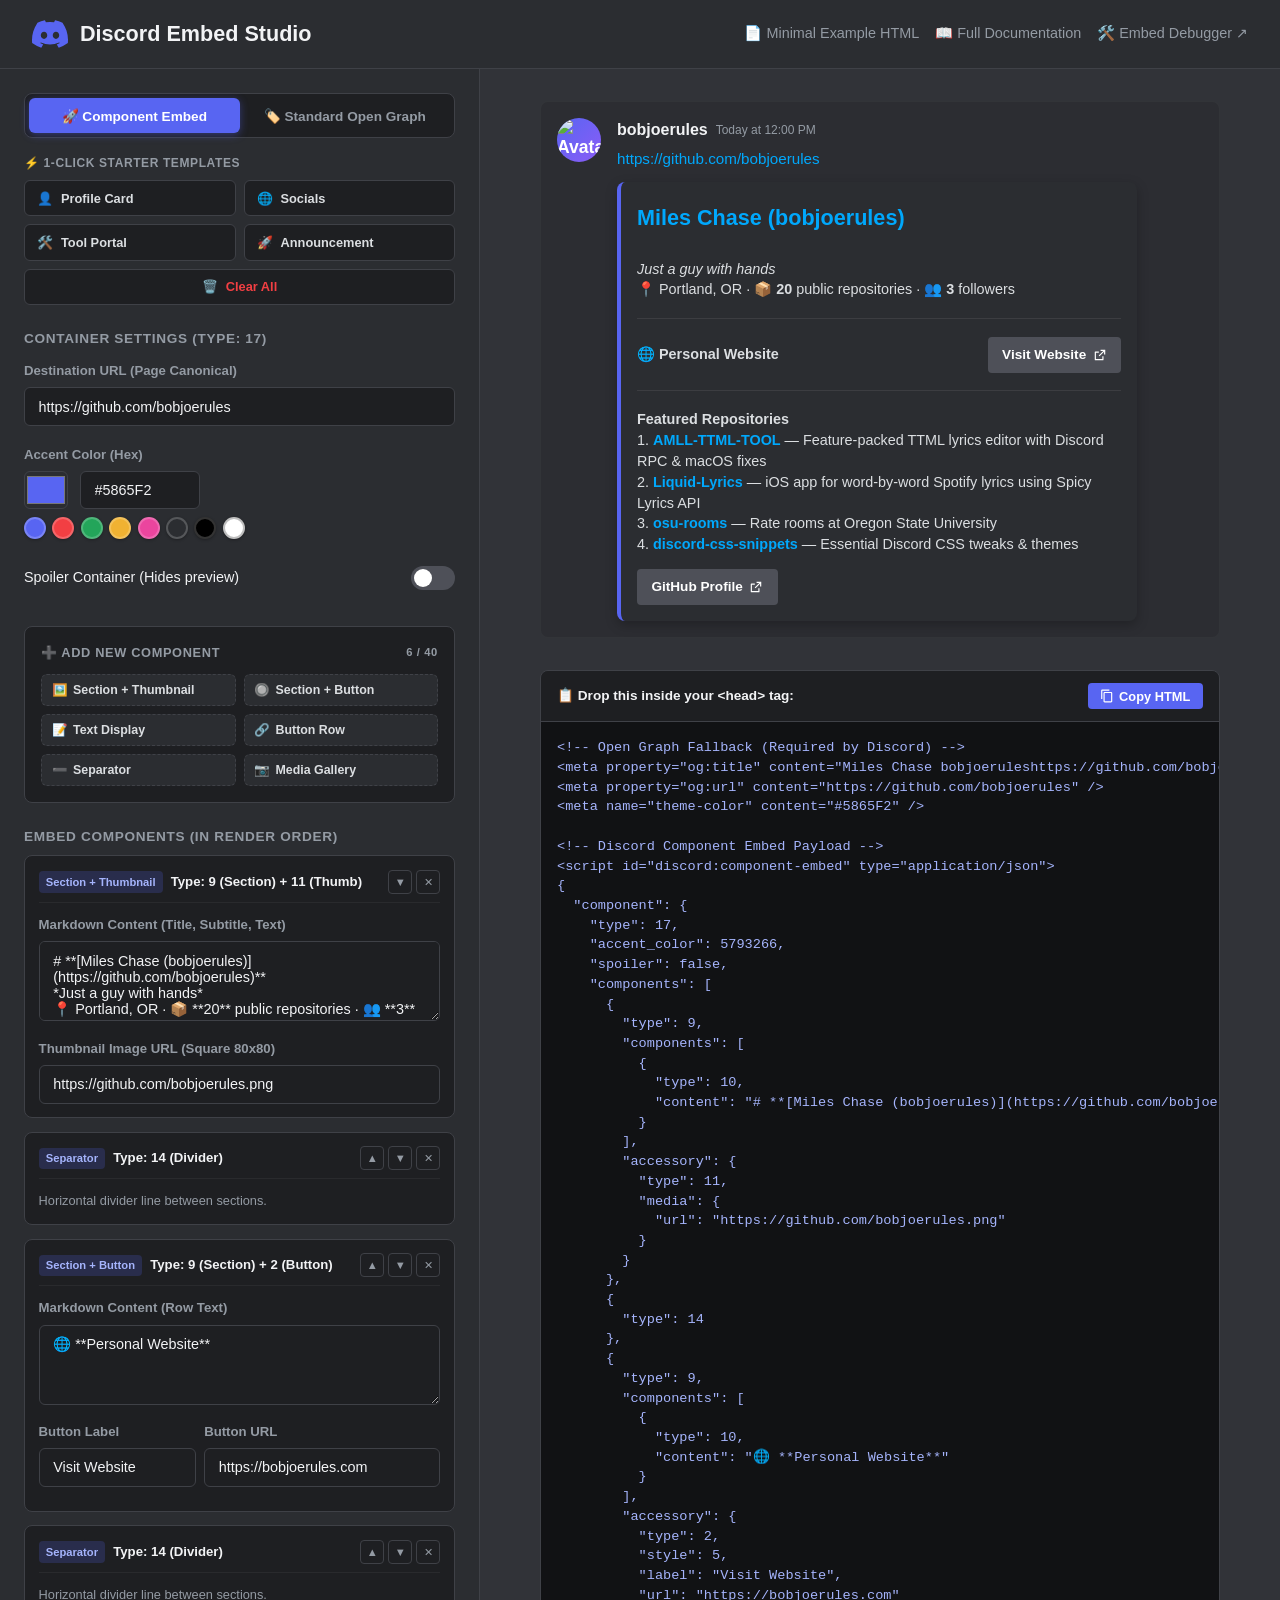
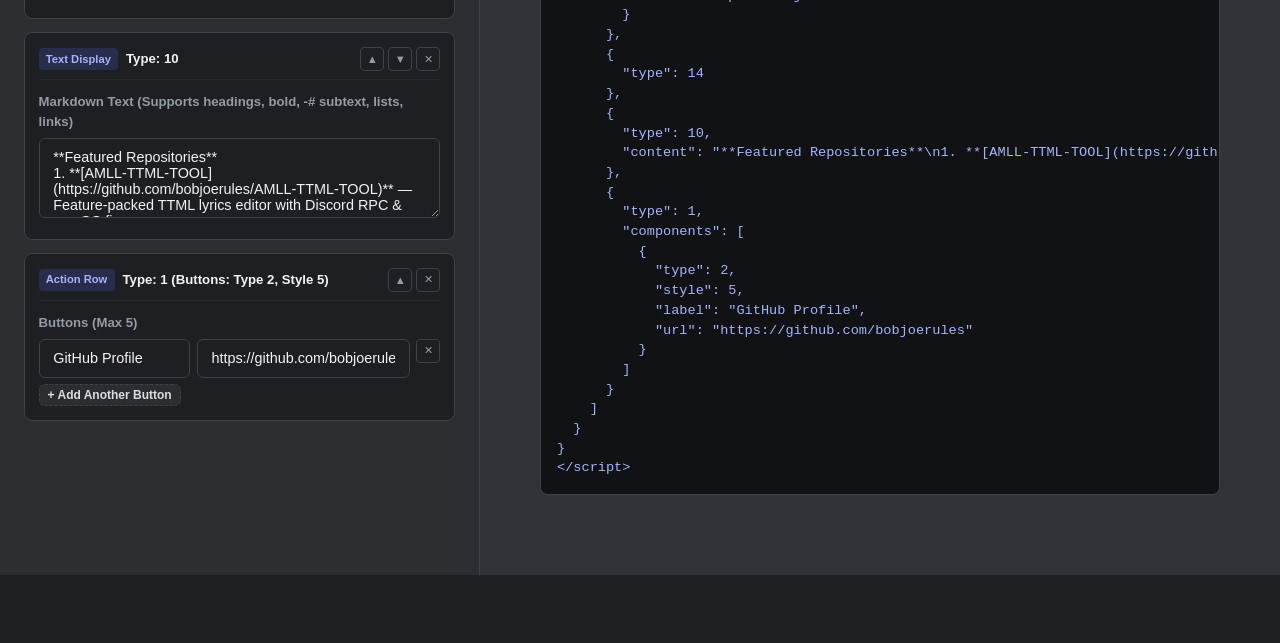
==== index.html @ 397c05e1 "Initial commit: Discord Embed Studio builder & simulator" ====
<!DOCTYPE html>
<html lang="en">
<head>
  <meta charset="utf-8" />
  <meta name="viewport" content="width=device-width, initial-scale=1.0" />
  <title>Discord Embed Studio - Customizer & Simulator</title>

  <!-- Favicon -->
  <link rel="icon" type="image/svg+xml" href="favicon.svg" />
  <link rel="icon" type="image/png" sizes="64x64" href="favicon.png" />
  <link rel="shortcut icon" href="favicon.ico" />

  <!-- Open Graph Meta Tags (Fallback) -->
  <meta property="og:site_name" content="Discord Embed Studio" />
  <meta property="og:title" content="Discord Embed Studio — Visual Builder & Live Simulator" />
  <meta property="og:description" content="Design native Discord website previews with clickable link buttons, media galleries, rich markdown, and custom accent colors. Includes a real-time Discord chat simulator and instant HTML code export." />
  <meta property="og:url" content="https://bobjoerules.com" />
  <meta property="og:type" content="website" />
  <meta name="theme-color" content="#5865F2" />
  <meta name="twitter:card" content="summary_large_image" />
  <meta property="og:image" content="https://images.unsplash.com/photo-1618005182384-a83a8bd57fbe?w=1200&h=630&fit=crop" />

  <!-- Discord Component Embed Payload -->
  <script id="discord:component-embed" type="application/json">
  {
    "component": {
      "type": 17,
      "accent_color": 5793266,
      "components": [
        {
          "type": 9,
          "components": [
            {
              "type": 10,
              "content": "# 🚀 **[Discord Embed Studio](https://bobjoerules.com)**\nInteractive visual builder & simulator for website link previews in Discord."
            }
          ],
          "accessory": {
            "type": 2,
            "style": 5,
            "url": "https://bobjoerules.com",
            "label": "Open Studio"
          }
        },
        {
          "type": 14
        },
        {
          "type": 10,
          "content": "### ✨ What this tool does:\n- 🔘 **Native Link Buttons** — Add clickable action buttons directly in chat\n- 🖼️ **Media Galleries** — Showcase image grids without Discord bots\n- ⚡ **1-Click Starter Templates** — Profiles, socials, release notes & tools\n- 💬 **Live Chat Simulator** — Real-time dark-theme preview as you customize\n- 📋 **Instant Code Export** — Copy & drop ready-to-use HTML into your `<head>`"
        },
        {
          "type": 14
        },
        {
          "type": 1,
          "components": [
            {
              "type": 2,
              "style": 5,
              "url": "https://bobjoerules.com",
              "label": "Launch Studio"
            },
            {
              "type": 2,
              "style": 5,
              "url": "https://github.com/bobjoerules",
              "label": "GitHub Profile"
            }
          ]
        },
        {
          "type": 10,
          "content": "-# 🛠️ Free, open-source tool by @bobjoerules · Powered by Discord Components V2"
        }
      ]
    }
  }
  </script>

  <link rel="stylesheet" href="style.css" />
</head>
<body>
  <header>
    <div class="logo-area">
      <svg viewBox="0 0 127.14 96.36">
        <path d="M107.7,8.07A105.15,105.15,0,0,0,81.47,0a72.06,72.06,0,0,0-3.36,6.83A97.68,97.68,0,0,0,49,6.83,72.37,72.37,0,0,0,45.64,0,105.89,105.89,0,0,0,19.39,8.09C2.79,32.65-1.71,56.6.54,80.21h0A105.73,105.73,0,0,0,32.71,96.36,77.7,77.7,0,0,0,39.6,85.25a68.42,68.42,0,0,1-10.85-5.18c.91-.66,1.8-1.34,2.66-2a75.57,75.57,0,0,0,64.32,0c.87.71,1.76,1.39,2.66,2a68.68,68.68,0,0,1-10.87,5.19,77,77,0,0,0,6.89,11.1A105.25,105.25,0,0,0,126.6,80.22h0C129.24,52.84,122.09,29.11,107.7,8.07ZM42.45,65.69C36.18,65.69,31,60,31,53s5-12.74,11.43-12.74S54,45.91,53.89,53,48.84,65.69,42.45,65.69Zm42.24,0C78.41,65.69,73.25,60,73.25,53s5-12.74,11.44-12.74S96.23,45.91,96.12,53,91.08,65.69,84.69,65.69Z"/>
      </svg>
      <h1>Discord Embed Studio</h1>
    </div>

    <div class="header-links">
      <a href="example.html" target="_blank">📄 Minimal Example HTML</a>
      <a href="guide.html" target="_blank">📖 Full Documentation</a>
      <a href="https://discord.com/developers/embeds" target="_blank">🛠️ Embed Debugger ↗</a>
    </div>
  </header>

  <div class="app-container">
    <!-- Left Configuration Panel -->
    <aside class="control-panel">
      <!-- Tabs -->
      <div class="tabs">
        <button id="tab-component" class="tab-btn active">
          🚀 Component Embed
        </button>
        <button id="tab-og" class="tab-btn">
          🏷️ Standard Open Graph
        </button>
      </div>

      <!-- Component Embed Dynamic Builder -->
      <div id="component-controls">
        <!-- Quick Presets -->
        <div class="preset-container">
          <div class="preset-title">⚡ 1-Click Starter Templates</div>
          <div class="preset-grid">
            <button type="button" class="preset-btn active" id="preset-profile">
              <span>👤</span> Profile Card
            </button>
            <button type="button" class="preset-btn" id="preset-socials">
              <span>🌐</span> Socials
            </button>
            <button type="button" class="preset-btn" id="preset-tool">
              <span>🛠️</span> Tool Portal
            </button>
            <button type="button" class="preset-btn" id="preset-release">
              <span>🚀</span> Announcement
            </button>
            <button type="button" class="preset-btn" id="preset-clear" style="color: var(--discord-red); grid-column: 1 / -1; justify-content: center;">
              <span>🗑️</span> Clear All
            </button>
          </div>
        </div>
        <!-- Container Settings -->
        <div class="panel-section">
          <div class="panel-title">Container Settings (type: 17)</div>
          <div class="form-group">
            <label for="comp-url">Destination URL (Page Canonical)</label>
            <input type="url" id="comp-url" value="https://example.com/project" placeholder="https://..." />
          </div>
          <div class="form-group">
            <label>Accent Color (Hex)</label>
            <div class="color-picker-row">
              <input type="color" id="comp-color" value="#5865F2" class="color-swatch-input" />
              <input type="text" id="comp-color-hex" value="#5865F2" style="max-width: 120px;" />
            </div>
            <div class="color-presets">
              <div class="preset-chip" style="background:#5865F2;" data-color="#5865F2" title="Blurple"></div>
              <div class="preset-chip" style="background:#F23F43;" data-color="#F23F43" title="Red"></div>
              <div class="preset-chip" style="background:#23A55A;" data-color="#23A55A" title="Green"></div>
              <div class="preset-chip" style="background:#F0B232;" data-color="#F0B232" title="Yellow"></div>
              <div class="preset-chip" style="background:#EB459E;" data-color="#EB459E" title="Fuchsia"></div>
              <div class="preset-chip" style="background:#2B2D31;" data-color="#2B2D31" title="Dark Slate"></div>
              <div class="preset-chip" style="background:#000000;" data-color="#000000" title="Black"></div>
              <div class="preset-chip" style="background:#FFFFFF;" data-color="#FFFFFF" title="White"></div>
            </div>
          </div>
          <div class="toggle-group">
            <span class="toggle-label">Spoiler Container (Hides preview)</span>
            <label class="toggle-switch">
              <input type="checkbox" id="comp-spoiler" />
              <span class="slider"></span>
            </label>
          </div>
        </div>

        <!-- Add Component Toolbar -->
        <div class="add-comp-container">
          <div class="add-comp-title">
            <span>➕ Add New Component</span>
            <span style="font-size: 0.7rem; color: var(--discord-text-muted);" id="comp-count-badge">0 / 40</span>
          </div>
          <div class="add-comp-buttons">
            <button type="button" class="btn-add-comp" id="btn-add-section-thumb">
              <span>🖼️</span> Section + Thumbnail
            </button>
            <button type="button" class="btn-add-comp" id="btn-add-section-btn">
              <span>🔘</span> Section + Button
            </button>
            <button type="button" class="btn-add-comp" id="btn-add-text">
              <span>📝</span> Text Display
            </button>
            <button type="button" class="btn-add-comp" id="btn-add-action-row">
              <span>🔗</span> Button Row
            </button>
            <button type="button" class="btn-add-comp" id="btn-add-separator">
              <span>➖</span> Separator
            </button>
            <button type="button" class="btn-add-comp" id="btn-add-gallery">
              <span>📷</span> Media Gallery
            </button>
          </div>
        </div>

        <!-- Dynamic Components List -->
        <div class="panel-title" style="margin-bottom: 0.5rem;">Embed Components (In Render Order)</div>
        <div id="components-list" class="components-builder-list">
          <!-- Dynamically injected components cards -->
        </div>
      </div>

      <!-- Classic Open Graph Form Controls -->
      <div id="og-controls" style="display: none;">
        <div class="panel-section">
          <div class="panel-title">Open Graph Metadata</div>
          <div class="form-group">
            <label for="og-sitename">Site Name (og:site_name)</label>
            <input type="text" id="og-sitename" value="Developer Portal" />
          </div>
          <div class="form-group">
            <label for="og-title">Title (og:title)</label>
            <input type="text" id="og-title" value="Getting Started with Modern Web Development" />
          </div>
          <div class="form-group">
            <label for="og-desc">Description (og:description)</label>
            <textarea id="og-desc" rows="3">A comprehensive guide to styling, components, and Discord embeds.</textarea>
          </div>
          <div class="form-group">
            <label for="og-image">Image URL (og:image)</label>
            <input type="url" id="og-image" value="https://images.unsplash.com/photo-1618005182384-a83a8bd57fbe?w=1200&h=630&fit=crop" />
          </div>
          <div class="form-group">
            <label for="og-card-type">Card Size (twitter:card)</label>
            <select id="og-card-type">
              <option value="summary_large_image">Large Image (summary_large_image)</option>
              <option value="summary">Small Thumbnail (summary)</option>
            </select>
          </div>
          <div class="form-group">
            <label>Theme Color (theme-color)</label>
            <div class="color-picker-row">
              <input type="color" id="og-color" value="#5865F2" class="color-swatch-input" />
              <input type="text" id="og-color-hex" value="#5865F2" style="max-width: 120px;" />
            </div>
            <div class="color-presets">
              <div class="preset-chip" style="background:#5865F2;" data-color="#5865F2" title="Blurple"></div>
              <div class="preset-chip" style="background:#F23F43;" data-color="#F23F43" title="Red"></div>
              <div class="preset-chip" style="background:#23A55A;" data-color="#23A55A" title="Green"></div>
              <div class="preset-chip" style="background:#F0B232;" data-color="#F0B232" title="Yellow"></div>
              <div class="preset-chip" style="background:#EB459E;" data-color="#EB459E" title="Fuchsia"></div>
              <div class="preset-chip" style="background:#2B2D31;" data-color="#2B2D31" title="Dark Slate"></div>
              <div class="preset-chip" style="background:#000000;" data-color="#000000" title="Black"></div>
              <div class="preset-chip" style="background:#FFFFFF;" data-color="#FFFFFF" title="White"></div>
            </div>
          </div>
        </div>
      </div>
    </aside>

    <!-- Right Live Preview and Code Area -->
    <main class="preview-area">
      <!-- Discord Chat Message Simulation -->
      <div class="preview-container">
        <div class="chat-message">
          <div class="user-avatar" id="msg-avatar">
            <img src="https://github.com/bobjoerules.png" alt="Avatar" style="width: 100%; height: 100%; object-fit: cover; border-radius: 50%; display: block;" />
          </div>
          <div class="message-body">
            <div class="message-header">
              <span class="user-name" id="msg-username">bobjoerules</span>
              <span class="message-time">Today at 12:00 PM</span>
            </div>
            <div class="message-text">
              <a href="#" id="msg-link">https://example.com/project</a>
            </div>

            <!-- Discord Embed Simulator Card -->
            <div class="discord-embed-card" id="discord-embed-card">
              <!-- Dynamically populated by app.js based on added components -->
            </div>
          </div>
        </div>
      </div>

      <!-- Generated Code Box -->
      <div class="code-output-card">
        <div class="code-header">
          <span class="code-header-title">📋 Drop this inside your &lt;head&gt; tag:</span>
          <button class="copy-btn" id="copy-code-btn">
            <svg width="14" height="14" viewBox="0 0 24 24" fill="currentColor">
              <path d="M16 1H4C2.9 1 2 1.9 2 3v14h2V3h12V1zm3 4H8C6.9 5 6 5.9 6 7v14c0 1.1.9 2 2 2h11c1.1 0 2-.9 2-2V7c0-1.1-.9-2-2-2zm0 16H8V7h11v14z"/>
            </svg>
            Copy HTML
          </button>
        </div>
        <pre class="code-block"><code id="generated-code"></code></pre>
      </div>
    </main>
  </div>

  <div id="toast" class="toast">✅ HTML copied to clipboard!</div>

  <script src="app.js"></script>
</body>
</html>
---- style.css ----
/* Discord Embed Customizer Design System */
:root {
  --discord-bg: #313338;
  --discord-sidebar: #2b2d31;
  --discord-card: #1e1f22;
  --discord-blurple: #5865f2;
  --discord-blurple-hover: #4752c4;
  --discord-green: #23a55a;
  --discord-yellow: #f0b232;
  --discord-red: #f23f43;
  --discord-text-normal: #dbdee1;
  --discord-text-muted: #949ba4;
  --discord-text-header: #f2f3f5;
  --discord-interactive-normal: #b5bac1;
  --discord-interactive-hover: #dbdee1;
  --discord-interactive-active: #ffffff;
  --discord-border: #3f4147;
  --discord-input-bg: #1e1f22;
  --discord-btn-secondary: #4e5058;
  --discord-btn-secondary-hover: #6d6f78;
  
  --font-main: "gg sans", "Noto Sans", -apple-system, BlinkMacSystemFont, "Segoe UI", Roboto, Helvetica, Arial, sans-serif;
  --font-code: "Consolas", "Courier New", Courier, monospace;
}

* {
  box-sizing: border-box;
  margin: 0;
  padding: 0;
}

html, body {
  min-height: 100vh;
}

body {
  font-family: var(--font-main);
  background-color: var(--discord-card);
  color: var(--discord-text-normal);
  line-height: 1.5;
  display: flex;
  flex-direction: column;
}

/* Custom Discord-style Scrollbars */
::-webkit-scrollbar {
  width: 8px;
  height: 8px;
}

::-webkit-scrollbar-track {
  background: transparent;
}

::-webkit-scrollbar-thumb {
  background: rgba(255, 255, 255, 0.12);
  border-radius: 4px;
}

::-webkit-scrollbar-thumb:hover {
  background: rgba(255, 255, 255, 0.24);
}

header {
  flex-shrink: 0;
  background: var(--discord-sidebar);
  border-bottom: 1px solid var(--discord-border);
  padding: 1rem 2rem;
  display: flex;
  align-items: center;
  justify-content: space-between;
  flex-wrap: wrap;
  gap: 1rem;
}

.logo-area {
  display: flex;
  align-items: center;
  gap: 0.75rem;
}

.logo-area svg {
  width: 36px;
  height: 36px;
  fill: var(--discord-blurple);
}

.logo-area h1 {
  font-size: 1.35rem;
  font-weight: 700;
  color: var(--discord-text-header);
}

.header-links {
  display: flex;
  align-items: center;
  gap: 1rem;
}

.header-links a {
  color: var(--discord-text-muted);
  text-decoration: none;
  font-size: 0.9rem;
  font-weight: 500;
  transition: color 0.2s;
}

.header-links a:hover {
  color: var(--discord-text-header);
}

/* Layout - Equal height panels that stretch together */
.app-container {
  display: grid;
  grid-template-columns: 480px 1fr;
  flex: 1;
  min-height: calc(100vh - 70px);
  align-items: stretch;
}

@media (max-width: 1024px) {
  .app-container {
    grid-template-columns: 1fr;
    height: auto;
  }
  .control-panel {
    border-right: none;
    border-bottom: 1px solid var(--discord-border);
  }
}

/* Control Panel */
.control-panel {
  background: var(--discord-sidebar);
  border-right: 1px solid var(--discord-border);
  padding: 1.5rem;
}

.panel-section {
  margin-bottom: 1.75rem;
}

.panel-title {
  font-size: 0.85rem;
  text-transform: uppercase;
  letter-spacing: 0.05em;
  font-weight: 700;
  color: var(--discord-text-muted);
  margin-bottom: 0.75rem;
}

/* Mode Switcher Tabs & Preset Bar */
.tabs {
  display: flex;
  background: var(--discord-card);
  padding: 4px;
  border-radius: 8px;
  margin-bottom: 1rem;
  border: 1px solid var(--discord-border);
}

.preset-container {
  margin-bottom: 1.5rem;
}

.preset-title {
  font-size: 0.75rem;
  text-transform: uppercase;
  letter-spacing: 0.05em;
  font-weight: 700;
  color: var(--discord-text-muted);
  margin-bottom: 0.5rem;
}

.preset-grid {
  display: grid;
  grid-template-columns: 1fr 1fr;
  gap: 0.5rem;
}

.preset-btn {
  background: var(--discord-card);
  border: 1px solid var(--discord-border);
  color: var(--discord-text-normal);
  padding: 0.6rem 0.75rem;
  border-radius: 6px;
  cursor: pointer;
  font-family: var(--font-main);
  font-size: 0.8rem;
  font-weight: 600;
  text-align: left;
  display: flex;
  align-items: center;
  gap: 0.5rem;
  transition: all 0.2s;
}

.preset-btn:hover {
  background: rgba(88, 101, 242, 0.15);
  border-color: var(--discord-blurple);
  color: #fff;
}

/* Add Component Toolbar */
.add-comp-container {
  background: var(--discord-card);
  border: 1px solid var(--discord-border);
  border-radius: 8px;
  padding: 1rem;
  margin-bottom: 1.5rem;
}

.add-comp-title {
  font-size: 0.8rem;
  font-weight: 700;
  text-transform: uppercase;
  color: var(--discord-text-muted);
  letter-spacing: 0.05em;
  margin-bottom: 0.75rem;
  display: flex;
  justify-content: space-between;
  align-items: center;
}

.add-comp-buttons {
  display: grid;
  grid-template-columns: 1fr 1fr;
  gap: 0.5rem;
}

.btn-add-comp {
  background: var(--discord-sidebar);
  border: 1px dashed var(--discord-border);
  color: var(--discord-text-normal);
  padding: 0.5rem 0.6rem;
  border-radius: 6px;
  font-family: var(--font-main);
  font-size: 0.775rem;
  font-weight: 600;
  cursor: pointer;
  display: flex;
  align-items: center;
  gap: 0.4rem;
  transition: all 0.2s;
  text-align: left;
}

.btn-add-comp:hover {
  background: rgba(88, 101, 242, 0.2);
  border-color: var(--discord-blurple);
  border-style: solid;
  color: #fff;
  transform: translateY(-1px);
}

/* Dynamic Component Card in Builder */
.components-builder-list {
  display: flex;
  flex-direction: column;
  gap: 0.85rem;
  margin-bottom: 1.5rem;
}

.comp-builder-card {
  background: var(--discord-card);
  border: 1px solid var(--discord-border);
  border-radius: 8px;
  padding: 0.85rem;
  transition: border-color 0.2s;
  position: relative;
}

.comp-builder-card:hover {
  border-color: #555861;
}

.comp-card-header {
  display: flex;
  align-items: center;
  justify-content: space-between;
  margin-bottom: 0.75rem;
  padding-bottom: 0.5rem;
  border-bottom: 1px solid rgba(255, 255, 255, 0.05);
}

.comp-card-type {
  display: flex;
  align-items: center;
  gap: 0.5rem;
}

.comp-card-badge {
  font-size: 0.7rem;
  font-weight: 700;
  padding: 0.15rem 0.45rem;
  border-radius: 4px;
  background: rgba(88, 101, 242, 0.2);
  color: #a5b4fc;
}

.comp-card-label {
  font-size: 0.825rem;
  font-weight: 600;
  color: var(--discord-text-header);
}

.comp-card-tools {
  display: flex;
  align-items: center;
  gap: 0.25rem;
}

.comp-tool-btn {
  background: transparent;
  border: 1px solid var(--discord-border);
  color: var(--discord-text-muted);
  width: 24px;
  height: 24px;
  border-radius: 4px;
  cursor: pointer;
  display: flex;
  align-items: center;
  justify-content: center;
  font-size: 0.7rem;
  transition: all 0.15s;
}

.comp-tool-btn:hover {
  background: var(--discord-sidebar);
  color: #fff;
  border-color: #6d6f78;
}

.comp-tool-btn.delete-btn:hover {
  background: rgba(242, 63, 67, 0.2);
  color: var(--discord-red);
  border-color: var(--discord-red);
}

.comp-card-body .form-group {
  margin-bottom: 0.65rem;
}

.comp-card-body .form-group:last-child {
  margin-bottom: 0;
}

.tab-btn {
  flex: 1;
  background: transparent;
  border: none;
  color: var(--discord-text-muted);
  font-family: var(--font-main);
  font-size: 0.85rem;
  font-weight: 600;
  padding: 0.6rem 0.5rem;
  border-radius: 6px;
  cursor: pointer;
  transition: all 0.2s;
  display: flex;
  align-items: center;
  justify-content: center;
  gap: 0.35rem;
}

.tab-btn:hover {
  color: var(--discord-text-header);
}

.tab-btn.active {
  background: var(--discord-blurple);
  color: #fff;
  box-shadow: 0 2px 8px rgba(88, 101, 242, 0.4);
}

/* Form Controls */
.form-group {
  margin-bottom: 1.15rem;
}

.form-group label {
  display: block;
  font-size: 0.825rem;
  font-weight: 600;
  color: var(--discord-text-muted);
  margin-bottom: 0.4rem;
}

.form-group input[type="text"],
.form-group input[type="url"],
.form-group textarea,
.form-group select {
  width: 100%;
  background: var(--discord-input-bg);
  border: 1px solid var(--discord-border);
  border-radius: 6px;
  padding: 0.65rem 0.85rem;
  color: var(--discord-text-header);
  font-family: var(--font-main);
  font-size: 0.9rem;
  outline: none;
  transition: border-color 0.2s;
}

.form-group input:focus,
.form-group textarea:focus,
.form-group select:focus {
  border-color: var(--discord-blurple);
}

.form-group textarea {
  resize: vertical;
  min-height: 80px;
}

.color-picker-row {
  display: flex;
  align-items: center;
  gap: 0.75rem;
}

.color-swatch-input {
  width: 44px;
  height: 38px;
  padding: 0;
  border: 1px solid var(--discord-border);
  border-radius: 6px;
  background: none;
  cursor: pointer;
}

.color-presets {
  display: flex;
  gap: 0.4rem;
  margin-top: 0.5rem;
  flex-wrap: wrap;
}

.preset-chip {
  width: 22px;
  height: 22px;
  border-radius: 50%;
  cursor: pointer;
  border: 2px solid rgba(255, 255, 255, 0.2);
  transition: transform 0.15s, border-color 0.15s, box-shadow 0.15s;
  box-shadow: 0 1px 3px rgba(0, 0, 0, 0.3);
}

.preset-chip:hover {
  transform: scale(1.15);
  border-color: #fff;
}

.preset-chip[data-color="#FFFFFF"] {
  border-color: rgba(0, 0, 0, 0.25);
}

.preset-chip[data-color="#FFFFFF"]:hover {
  border-color: var(--discord-blurple);
}

.toggle-group {
  display: flex;
  align-items: center;
  justify-content: space-between;
  padding: 0.5rem 0;
}

.toggle-label {
  font-size: 0.9rem;
  font-weight: 500;
  color: var(--discord-text-header);
}

.toggle-switch {
  position: relative;
  width: 44px;
  height: 24px;
}

.toggle-switch input {
  opacity: 0;
  width: 0;
  height: 0;
}

.slider {
  position: absolute;
  cursor: pointer;
  top: 0;
  left: 0;
  right: 0;
  bottom: 0;
  background-color: var(--discord-btn-secondary);
  transition: .3s;
  border-radius: 24px;
}

.slider:before {
  position: absolute;
  content: "";
  height: 18px;
  width: 18px;
  left: 3px;
  bottom: 3px;
  background-color: white;
  transition: .3s;
  border-radius: 50%;
}

input:checked + .slider {
  background-color: var(--discord-green);
}

input:checked + .slider:before {
  transform: translateX(20px);
}

/* Preview Area */
.preview-area {
  background: var(--discord-bg);
  padding: 2rem 2rem 5rem 2rem;
  display: flex;
  flex-direction: column;
  gap: 2rem;
}

.preview-container {
  max-width: 680px;
  width: 100%;
  margin: 0 auto;
}

.chat-message {
  display: flex;
  gap: 1rem;
  padding: 1rem;
  border-radius: 8px;
  background: rgba(0, 0, 0, 0.1);
  border: 1px solid rgba(255, 255, 255, 0.03);
}

.user-avatar {
  width: 44px;
  height: 44px;
  border-radius: 50%;
  background: linear-gradient(135deg, #5865f2, #8b5cf6);
  display: flex;
  align-items: center;
  justify-content: center;
  font-weight: 700;
  color: #fff;
  flex-shrink: 0;
  font-size: 1.1rem;
}

.message-body {
  flex: 1;
}

.message-header {
  display: flex;
  align-items: center;
  gap: 0.5rem;
  margin-bottom: 0.35rem;
}

.user-name {
  font-weight: 600;
  color: var(--discord-text-header);
  font-size: 1rem;
}

.bot-tag {
  background: var(--discord-blurple);
  color: #fff;
  font-size: 0.65rem;
  font-weight: 700;
  padding: 0.1rem 0.35rem;
  border-radius: 3px;
  text-transform: uppercase;
}

.message-time {
  font-size: 0.75rem;
  color: var(--discord-text-muted);
}

.message-text {
  font-size: 0.95rem;
  color: var(--discord-text-normal);
  margin-bottom: 0.75rem;
}

.message-text a {
  color: #00a8fc;
  text-decoration: none;
}

.message-text a:hover {
  text-decoration: underline;
}

/* Discord Component V2 Embed Simulation */
.discord-embed-card {
  background: var(--discord-sidebar);
  border-radius: 8px;
  padding: 1rem;
  border-left: 4px solid var(--discord-blurple);
  max-width: 520px;
  box-shadow: 0 4px 12px rgba(0, 0, 0, 0.25);
  display: flex;
  flex-direction: column;
  gap: 0.85rem;
}

.embed-provider {
  font-size: 0.75rem;
  color: var(--discord-text-muted);
  font-weight: 500;
}

.embed-eyebrow {
  font-size: 0.72rem;
  font-weight: 700;
  text-transform: uppercase;
  letter-spacing: 0.06em;
  color: var(--discord-text-muted);
  margin-bottom: 0.25rem;
}

.embed-section {
  display: flex;
  align-items: flex-start;
  justify-content: space-between;
  gap: 1.25rem;
}

.embed-section-content {
  flex: 1;
}

.embed-title {
  font-size: 1.25rem;
  font-weight: 700;
  color: #fff;
  margin-bottom: 0.35rem;
  line-height: 1.3;
}

.embed-title a {
  color: #00a8fc;
  text-decoration: none;
}

.embed-title a:hover {
  text-decoration: underline;
}

.embed-subtitle {
  font-size: 0.85rem;
  color: var(--discord-text-muted);
  margin-bottom: 0.5rem;
}

.embed-description {
  font-size: 0.9rem;
  color: var(--discord-text-normal);
  white-space: pre-line;
  line-height: 1.45;
}

.embed-thumbnail-img {
  width: 80px;
  height: 80px;
  border-radius: 8px;
  object-fit: cover;
  flex-shrink: 0;
  border: 1px solid rgba(255, 255, 255, 0.08);
}

/* Sub-sections with individual action buttons (like in AMLL tool) */
.embed-sub-sections-list {
  display: flex;
  flex-direction: column;
  gap: 0.75rem;
}

.embed-sub-section-item {
  display: flex;
  align-items: center;
  justify-content: space-between;
  gap: 1rem;
}

.embed-sub-section-text {
  flex: 1;
}

.embed-sub-section-title {
  font-size: 0.9rem;
  font-weight: 700;
  color: var(--discord-text-header);
  margin-bottom: 0.15rem;
}

.embed-sub-section-desc {
  font-size: 0.8rem;
  color: var(--discord-text-muted);
  line-height: 1.3;
}

.embed-footer {
  font-size: 0.75rem;
  color: var(--discord-text-muted);
  padding-top: 0.25rem;
}

/* Discord Link Buttons */
.discord-link-btn {
  display: inline-flex;
  align-items: center;
  gap: 0.4rem;
  background-color: var(--discord-btn-secondary);
  color: #fff;
  text-decoration: none;
  font-size: 0.85rem;
  font-weight: 600;
  padding: 0.5rem 0.9rem;
  border-radius: 4px;
  transition: background-color 0.15s, transform 0.1s;
  cursor: pointer;
  border: none;
  white-space: nowrap;
}

.discord-link-btn:hover {
  background-color: var(--discord-btn-secondary-hover);
}

.discord-link-btn svg {
  width: 14px;
  height: 14px;
  fill: currentColor;
}

/* Action Row */
.embed-action-row {
  display: flex;
  flex-wrap: wrap;
  gap: 0.5rem;
}

/* Media Gallery */
.embed-gallery {
  display: grid;
  gap: 4px;
  border-radius: 6px;
  overflow: hidden;
  max-height: 280px;
}

.embed-gallery.grid-1 {
  grid-template-columns: 1fr;
}

.embed-gallery.grid-2 {
  grid-template-columns: 1fr 1fr;
}

.embed-gallery.grid-3 {
  grid-template-columns: 1.5fr 1fr;
}

.gallery-item {
  position: relative;
  overflow: hidden;
  background: #000;
  height: 100%;
  min-height: 140px;
}

.gallery-item img {
  width: 100%;
  height: 100%;
  object-fit: cover;
  display: block;
}

/* Separator */
.embed-separator {
  height: 1px;
  background: rgba(255, 255, 255, 0.08);
  margin: 0.25rem 0;
}

/* Code Output Area */
.code-output-card {
  background: var(--discord-sidebar);
  border-radius: 8px;
  border: 1px solid var(--discord-border);
  overflow: hidden;
  max-width: 680px;
  margin: 0 auto;
  width: 100%;
}

.code-header {
  display: flex;
  align-items: center;
  justify-content: space-between;
  padding: 0.75rem 1rem;
  background: var(--discord-card);
  border-bottom: 1px solid var(--discord-border);
}

.code-header-title {
  font-size: 0.85rem;
  font-weight: 600;
  color: var(--discord-text-header);
}

.copy-btn {
  background: var(--discord-blurple);
  color: #fff;
  border: none;
  font-size: 0.8rem;
  font-weight: 600;
  padding: 0.35rem 0.8rem;
  border-radius: 4px;
  cursor: pointer;
  transition: background 0.2s;
  display: flex;
  align-items: center;
  gap: 0.3rem;
}

.copy-btn:hover {
  background: var(--discord-blurple-hover);
}

pre.code-block {
  padding: 1rem;
  overflow-x: auto;
  font-family: var(--font-code);
  font-size: 0.85rem;
  color: #a5b4fc;
  background: #111214;
  line-height: 1.45;
  margin: 0;
}

/* Toast */
.toast {
  position: fixed;
  bottom: 2rem;
  right: 2rem;
  background: var(--discord-green);
  color: #fff;
  padding: 0.75rem 1.25rem;
  border-radius: 6px;
  font-weight: 600;
  font-size: 0.9rem;
  box-shadow: 0 8px 24px rgba(0, 0, 0, 0.4);
  transform: translateY(100px);
  opacity: 0;
  transition: all 0.3s cubic-bezier(0.16, 1, 0.3, 1);
  z-index: 1000;
}

.toast.show {
  transform: translateY(0);
  opacity: 1;
}
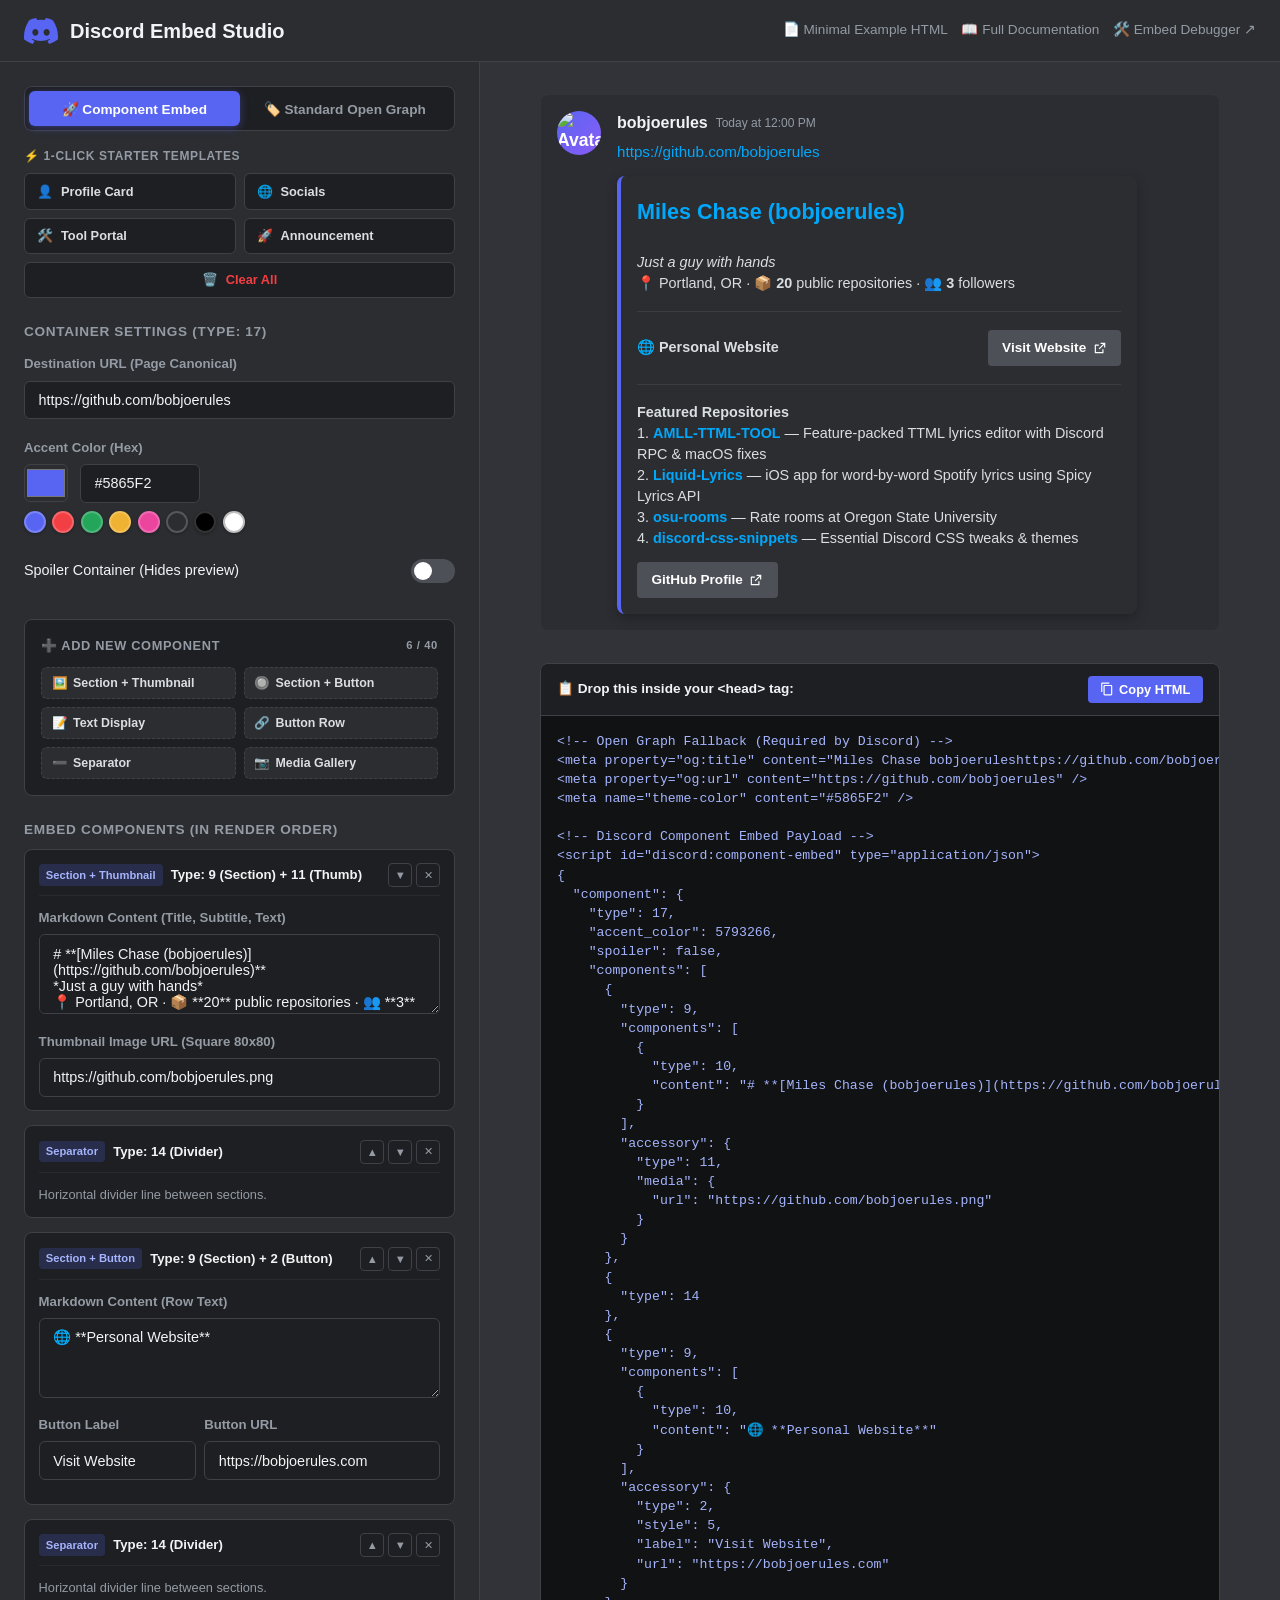
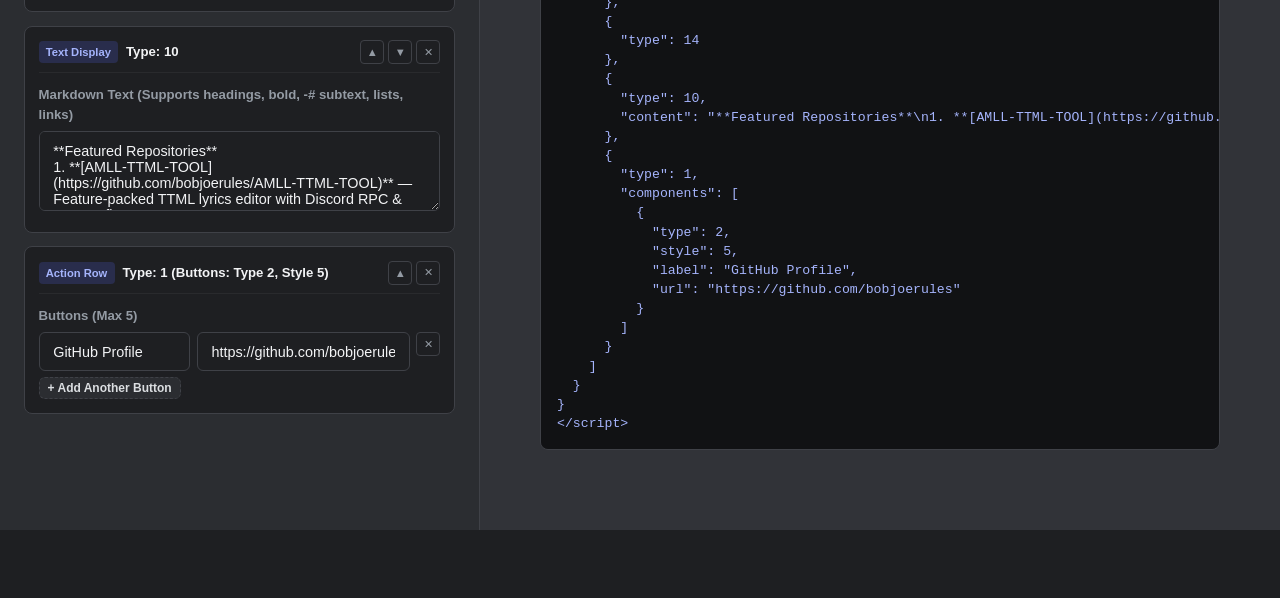
==== commit 968a28c1: "Fix favicon.ico: regenerate crisp multi-resolution icon (16, 32, 48, 64) with transparent background" ====
--- a/index.html
+++ b/index.html
@@ -7,18 +7,19 @@
 
   <!-- Favicon -->
   <link rel="icon" type="image/svg+xml" href="favicon.svg" />
-  <link rel="icon" type="image/png" sizes="64x64" href="favicon.png" />
+  <link rel="icon" type="image/png" sizes="128x128" href="favicon.png" />
   <link rel="shortcut icon" href="favicon.ico" />
+  <link rel="apple-touch-icon" href="icon.png" />
 
   <!-- Open Graph Meta Tags (Fallback) -->
   <meta property="og:site_name" content="Discord Embed Studio" />
-  <meta property="og:title" content="Discord Embed Studio — Visual Builder & Live Simulator" />
+  <meta property="og:title" content="Discord Embed Studio — Native Link Button & Media Builder" />
   <meta property="og:description" content="Design native Discord website previews with clickable link buttons, media galleries, rich markdown, and custom accent colors. Includes a real-time Discord chat simulator and instant HTML code export." />
-  <meta property="og:url" content="https://bobjoerules.com" />
+  <meta property="og:url" content="https://discordembeds.bobjoerules.com/" />
   <meta property="og:type" content="website" />
   <meta name="theme-color" content="#5865F2" />
-  <meta name="twitter:card" content="summary_large_image" />
-  <meta property="og:image" content="https://images.unsplash.com/photo-1618005182384-a83a8bd57fbe?w=1200&h=630&fit=crop" />
+  <meta name="twitter:card" content="summary" />
+  <meta property="og:image" content="https://discordembeds.bobjoerules.com/icon.png" />
 
   <!-- Discord Component Embed Payload -->
   <script id="discord:component-embed" type="application/json">
@@ -32,22 +33,48 @@
           "components": [
             {
               "type": 10,
-              "content": "# 🚀 **[Discord Embed Studio](https://bobjoerules.com)**\nInteractive visual builder & simulator for website link previews in Discord."
+              "content": "-# WEB PREVIEW GENERATOR\n# **[Discord Embed Studio](https://discordembeds.bobjoerules.com/)**\nInteractive visual builder & live simulator for website previews in Discord."
+            }
+          ],
+          "accessory": {
+            "type": 11,
+            "media": {
+              "url": "https://discordembeds.bobjoerules.com/icon.png"
+            }
+          }
+        },
+        {
+          "type": 14
+        },
+        {
+          "type": 9,
+          "components": [
+            {
+              "type": 10,
+              "content": "**Interactive Builder & Live Simulator**\nCraft Component Embeds with real-time dark-theme preview, 1-click templates & instant HTML code export."
             }
           ],
           "accessory": {
             "type": 2,
             "style": 5,
-            "url": "https://bobjoerules.com",
-            "label": "Open Studio"
+            "label": "Open Studio",
+            "url": "https://discordembeds.bobjoerules.com/"
           }
         },
         {
-          "type": 14
-        },
-        {
-          "type": 10,
-          "content": "### ✨ What this tool does:\n- 🔘 **Native Link Buttons** — Add clickable action buttons directly in chat\n- 🖼️ **Media Galleries** — Showcase image grids without Discord bots\n- ⚡ **1-Click Starter Templates** — Profiles, socials, release notes & tools\n- 💬 **Live Chat Simulator** — Real-time dark-theme preview as you customize\n- 📋 **Instant Code Export** — Copy & drop ready-to-use HTML into your `<head>`"
+          "type": 9,
+          "components": [
+            {
+              "type": 10,
+              "content": "**Documentation & Specification**\nLearn native button types, media gallery grids, markdown syntax quirks, and caching behavior."
+            }
+          ],
+          "accessory": {
+            "type": 2,
+            "style": 5,
+            "label": "View Guide",
+            "url": "https://discordembeds.bobjoerules.com/guide.html"
+          }
         },
         {
           "type": 14
@@ -58,20 +85,20 @@
             {
               "type": 2,
               "style": 5,
-              "url": "https://bobjoerules.com",
-              "label": "Launch Studio"
+              "label": "GitHub Repository",
+              "url": "https://github.com/bobjoerules/Discord-Embed-Studio"
             },
             {
               "type": 2,
               "style": 5,
-              "url": "https://github.com/bobjoerules",
-              "label": "GitHub Profile"
+              "label": "bobjoerules.com",
+              "url": "https://bobjoerules.com"
             }
           ]
         },
         {
           "type": 10,
-          "content": "-# 🛠️ Free, open-source tool by @bobjoerules · Powered by Discord Components V2"
+          "content": "-# discordembeds.bobjoerules.com \u00b7 Free & Open Source"
         }
       ]
     }
--- a/style.css
+++ b/style.css
@@ -31,6 +31,8 @@
 
 html, body {
   min-height: 100vh;
+  overflow-x: hidden;
+  max-width: 100vw;
 }
 
 body {
@@ -65,12 +67,12 @@
   flex-shrink: 0;
   background: var(--discord-sidebar);
   border-bottom: 1px solid var(--discord-border);
-  padding: 1rem 2rem;
+  padding: 0.85rem 1.5rem;
   display: flex;
   align-items: center;
   justify-content: space-between;
   flex-wrap: wrap;
-  gap: 1rem;
+  gap: 0.75rem;
 }
 
 .logo-area {
@@ -80,13 +82,14 @@
 }
 
 .logo-area svg {
-  width: 36px;
-  height: 36px;
+  width: 34px;
+  height: 34px;
   fill: var(--discord-blurple);
+  flex-shrink: 0;
 }
 
 .logo-area h1 {
-  font-size: 1.35rem;
+  font-size: 1.25rem;
   font-weight: 700;
   color: var(--discord-text-header);
 }
@@ -94,15 +97,16 @@
 .header-links {
   display: flex;
   align-items: center;
-  gap: 1rem;
+  gap: 0.85rem;
 }
 
 .header-links a {
   color: var(--discord-text-muted);
   text-decoration: none;
-  font-size: 0.9rem;
+  font-size: 0.85rem;
   font-weight: 500;
   transition: color 0.2s;
+  white-space: nowrap;
 }
 
 .header-links a:hover {
@@ -116,16 +120,20 @@
   flex: 1;
   min-height: calc(100vh - 70px);
   align-items: stretch;
+  min-width: 0;
+  max-width: 100vw;
 }
 
 @media (max-width: 1024px) {
   .app-container {
     grid-template-columns: 1fr;
     height: auto;
+    min-height: auto;
   }
   .control-panel {
     border-right: none;
     border-bottom: 1px solid var(--discord-border);
+    max-width: 100%;
   }
 }
 
@@ -523,12 +531,14 @@
   display: flex;
   flex-direction: column;
   gap: 2rem;
+  min-width: 0;
 }
 
 .preview-container {
   max-width: 680px;
   width: 100%;
   margin: 0 auto;
+  min-width: 0;
 }
 
 .chat-message {
@@ -538,6 +548,7 @@
   border-radius: 8px;
   background: rgba(0, 0, 0, 0.1);
   border: 1px solid rgba(255, 255, 255, 0.03);
+  min-width: 0;
 }
 
 .user-avatar {
@@ -556,6 +567,8 @@
 
 .message-body {
   flex: 1;
+  min-width: 0;
+  word-break: break-word;
 }
 
 .message-header {
@@ -608,10 +621,14 @@
   padding: 1rem;
   border-left: 4px solid var(--discord-blurple);
   max-width: 520px;
+  width: 100%;
+  box-sizing: border-box;
   box-shadow: 0 4px 12px rgba(0, 0, 0, 0.25);
   display: flex;
   flex-direction: column;
   gap: 0.85rem;
+  min-width: 0;
+  overflow: hidden;
 }
 
 .embed-provider {
@@ -633,11 +650,15 @@
   display: flex;
   align-items: flex-start;
   justify-content: space-between;
-  gap: 1.25rem;
+  gap: 1rem;
+  min-width: 0;
 }
 
 .embed-section-content {
   flex: 1;
+  min-width: 0;
+  word-break: break-word;
+  overflow-wrap: break-word;
 }
 
 .embed-title {
@@ -646,6 +667,8 @@
   color: #fff;
   margin-bottom: 0.35rem;
   line-height: 1.3;
+  word-break: break-word;
+  overflow-wrap: break-word;
 }
 
 .embed-title a {
@@ -691,10 +714,13 @@
   align-items: center;
   justify-content: space-between;
   gap: 1rem;
+  min-width: 0;
 }
 
 .embed-sub-section-text {
   flex: 1;
+  min-width: 0;
+  word-break: break-word;
 }
 
 .embed-sub-section-title {
@@ -803,6 +829,8 @@
   max-width: 680px;
   margin: 0 auto;
   width: 100%;
+  min-width: 0;
+  box-sizing: border-box;
 }
 
 .code-header {
@@ -842,12 +870,15 @@
 pre.code-block {
   padding: 1rem;
   overflow-x: auto;
+  -webkit-overflow-scrolling: touch;
   font-family: var(--font-code);
-  font-size: 0.85rem;
+  font-size: 0.825rem;
   color: #a5b4fc;
   background: #111214;
   line-height: 1.45;
   margin: 0;
+  max-width: 100%;
+  box-sizing: border-box;
 }
 
 /* Toast */
@@ -872,3 +903,135 @@
   transform: translateY(0);
   opacity: 1;
 }
+
+/* ============================================================== */
+/* Responsive Media Queries                                       */
+/* ============================================================== */
+
+@media (max-width: 768px) {
+  header {
+    padding: 0.75rem 1rem;
+    gap: 0.5rem;
+  }
+
+  .logo-area h1 {
+    font-size: 1.1rem;
+  }
+
+  .logo-area svg {
+    width: 28px;
+    height: 28px;
+  }
+
+  .header-links {
+    width: 100%;
+    overflow-x: auto;
+    -webkit-overflow-scrolling: touch;
+    padding-bottom: 0.25rem;
+    gap: 0.6rem;
+  }
+
+  .header-links a {
+    font-size: 0.8rem;
+    padding: 0.25rem 0.5rem;
+    background: rgba(255, 255, 255, 0.04);
+    border-radius: 4px;
+  }
+
+  .control-panel {
+    padding: 1.25rem 1rem;
+  }
+
+  .preview-area {
+    padding: 1.25rem 0.75rem 4rem 0.75rem;
+    gap: 1.5rem;
+  }
+
+  .toast {
+    right: auto;
+    left: 50%;
+    transform: translateX(-50%) translateY(100px);
+    width: calc(100% - 2rem);
+    max-width: 320px;
+    text-align: center;
+  }
+
+  .toast.show {
+    transform: translateX(-50%) translateY(0);
+  }
+}
+
+@media (max-width: 480px) {
+  .control-panel {
+    padding: 1rem 0.65rem;
+  }
+
+  .preset-grid {
+    grid-template-columns: 1fr;
+    gap: 0.4rem;
+  }
+
+  .add-comp-buttons {
+    grid-template-columns: 1fr;
+    gap: 0.4rem;
+  }
+
+  .comp-builder-card {
+    padding: 0.75rem 0.5rem;
+  }
+
+  .preview-area {
+    padding: 1rem 0.4rem 4rem 0.4rem;
+  }
+
+  .chat-message {
+    padding: 0.65rem 0.4rem;
+    gap: 0.5rem;
+  }
+
+  .user-avatar {
+    width: 34px;
+    height: 34px;
+    font-size: 0.85rem;
+  }
+
+  .discord-embed-card {
+    padding: 0.65rem;
+    gap: 0.65rem;
+  }
+
+  .embed-thumbnail-img {
+    width: 56px;
+    height: 56px;
+    border-radius: 6px;
+  }
+
+  .embed-title {
+    font-size: 1.05rem;
+  }
+
+  .embed-sub-section-item {
+    flex-direction: column;
+    align-items: flex-start;
+    gap: 0.45rem;
+  }
+
+  .embed-sub-section-item .discord-link-btn {
+    width: 100%;
+    justify-content: center;
+  }
+
+  .embed-action-row {
+    flex-direction: column;
+  }
+
+  .embed-action-row .discord-link-btn {
+    width: 100%;
+    justify-content: center;
+  }
+
+  pre.code-block {
+    padding: 0.75rem 0.5rem;
+    font-size: 0.725rem;
+  }
+}
